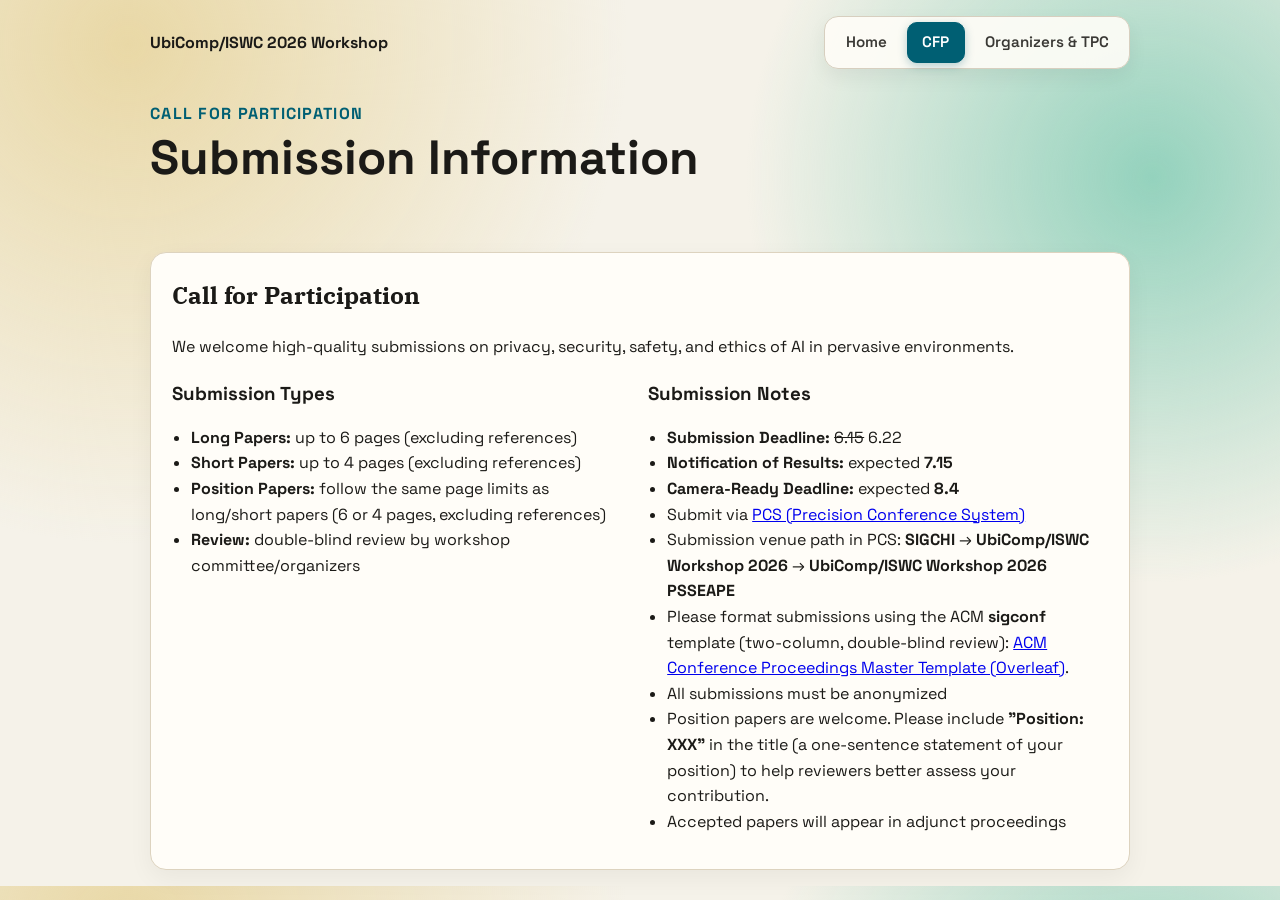
==== cfp.html @ 3f6dd2ef "Add CFP notification (7.15) and camera-ready (8.4) dates. Submission deadline remains 6.22 with stru" ====
<!doctype html>
<html lang="en">
<head>
  <meta charset="UTF-8" />
  <meta name="viewport" content="width=device-width, initial-scale=1.0" />
  <title>Call for Participation | UbiComp/ISWC 2026 Workshop</title>
  <meta name="description" content="Call for Participation for the UbiComp/ISWC 2026 workshop on privacy, security, safety and ethics of AI in pervasive environments." />
  <link rel="preconnect" href="https://fonts.googleapis.com">
  <link rel="preconnect" href="https://fonts.gstatic.com" crossorigin>
  <link href="https://fonts.googleapis.com/css2?family=Space+Grotesk:wght@400;500;700&family=IBM+Plex+Serif:wght@400;600&display=swap" rel="stylesheet">
  <link rel="stylesheet" href="styles.css" />
</head>
<body>
  <header class="hero hero-short">
    <nav class="nav container">
      <div class="brand">UbiComp/ISWC 2026 Workshop</div>
      <div class="menu">
        <a href="index.html" class="menu-link">Home</a>
        <a href="cfp.html" class="menu-link current">CFP</a>
        <a href="committee.html" class="menu-link">Organizers & TPC</a>
      </div>
    </nav>
    <div class="container hero-content">
      <p class="kicker">Call for Participation</p>
      <h1>Submission Information</h1>
    </div>
  </header>

  <main>
    <section class="container card" id="cfp">
      <h2>Call for Participation</h2>
      <p>We welcome high-quality submissions on privacy, security, safety, and ethics of AI in pervasive environments.</p>
      <div class="grid-two">
        <div>
          <h3>Submission Types</h3>
          <ul>
            <li><strong>Long Papers:</strong> up to 6 pages (excluding references)</li>
            <li><strong>Short Papers:</strong> up to 4 pages (excluding references)</li>
            <li><strong>Position Papers:</strong> follow the same page limits as long/short papers (6 or 4 pages, excluding references)</li>
            <li><strong>Review:</strong> double-blind review by workshop committee/organizers</li>
          </ul>
        </div>
        <div>
          <h3>Submission Notes</h3>
          <ul>
            <li><strong>Submission Deadline:</strong> <s>6.15</s> 6.22</li>
            <li><strong>Notification of Results:</strong> expected <strong>7.15</strong></li>
            <li><strong>Camera-Ready Deadline:</strong> expected <strong>8.4</strong></li>
            <li>Submit via <a href="https://new.precisionconference.com/" target="_blank" rel="noopener noreferrer">PCS (Precision Conference System)</a></li>
            <li>Submission venue path in PCS: <strong>SIGCHI</strong> &rarr; <strong>UbiComp/ISWC Workshop 2026</strong> &rarr; <strong>UbiComp/ISWC Workshop 2026 PSSEAPE</strong></li>
            <li>Please format submissions using the ACM <strong>sigconf</strong> template (two-column, double-blind review): <a href="https://www.overleaf.com/latex/templates/acm-conference-proceedings-master-template/pnrfvrrdbfwt" target="_blank" rel="noopener noreferrer">ACM Conference Proceedings Master Template (Overleaf)</a>.</li>
            <li>All submissions must be anonymized</li>
            <li>Position papers are welcome. Please include <strong>"Position: XXX"</strong> in the title (a one-sentence statement of your position) to help reviewers better assess your contribution.</li>
            <li>Accepted papers will appear in adjunct proceedings</li>
          </ul>
        </div>
      </div>
    </section>
  </main>
</body>
</html>
---- styles.css ----
:root {
  --bg: #f5f2e9;
  --ink: #1b1a17;
  --accent: #005f73;
  --accent-2: #ee9b00;
  --card: #fffdf8;
}
* { box-sizing: border-box; }
body {
  margin: 0;
  font-family: "Space Grotesk", sans-serif;
  color: var(--ink);
  background:
    radial-gradient(circle at 10% 5%, #e9d8a6 0%, transparent 35%),
    radial-gradient(circle at 90% 20%, #94d2bd 0%, transparent 30%),
    var(--bg);
  line-height: 1.6;
}
.container { width: min(980px, 92%); margin: 0 auto; }
.hero { padding: 1rem 0 4rem; }
.nav { display: flex; justify-content: space-between; align-items: center; margin-bottom: 2rem; }
.brand { font-weight: 700; }
.menu {
  display: inline-flex;
  gap: 0.3rem;
  flex-wrap: wrap;
  padding: 0.3rem;
  border: 1px solid #d7cfbf;
  border-radius: 14px;
  background: rgba(255, 253, 248, 0.9);
  box-shadow: 0 8px 20px rgba(0, 0, 0, 0.06);
}
.menu-link {
  text-decoration: none;
  color: #3a3935;
  border: 1px solid transparent;
  background: transparent;
  padding: 0.48rem 0.9rem;
  border-radius: 10px;
  font-size: 0.95rem;
  font-weight: 600;
  transition: background-color 140ms ease, color 140ms ease, border-color 140ms ease;
}
.menu-link:hover {
  background: #f1ece1;
  color: var(--ink);
  border-color: #dbd3c3;
}
.menu-link.current {
  background: var(--accent);
  color: #fff;
  border-color: var(--accent);
  box-shadow: 0 3px 10px rgba(0, 95, 115, 0.28);
}
.btn {
  text-decoration: none;
  color: white;
  background: var(--accent);
  padding: 0.6rem 1rem;
  border-radius: 999px;
}
.hero-short { padding-bottom: 2.2rem; }
.hero-content h1 { font-size: clamp(1.8rem, 4vw, 3rem); line-height: 1.15; margin: 0.2rem 0 1rem; }
.kicker { color: var(--accent); text-transform: uppercase; letter-spacing: 0.08em; font-weight: 700; margin: 0; }
.lead { max-width: 70ch; font-size: 1.1rem; }
.pill-row { display: flex; gap: 0.6rem; flex-wrap: wrap; margin-top: 1rem; }
.pill { background: #fff; border: 1px solid #d4cec3; padding: 0.35rem 0.7rem; border-radius: 999px; font-size: 0.9rem; }
.card {
  background: var(--card);
  border: 1px solid #ddd3bf;
  border-radius: 16px;
  padding: 1.2rem 1.3rem;
  margin: 1rem auto;
  box-shadow: 0 8px 24px rgba(0, 0, 0, 0.05);
}
h2 { margin-top: 0.2rem; font-family: "IBM Plex Serif", serif; }
h3 { margin: 0.2rem 0 0.2rem; }
ul { padding-left: 1.2rem; }
.grid-two { display: grid; grid-template-columns: repeat(auto-fit, minmax(260px, 1fr)); gap: 1rem; }
.people-grid {
  display: grid;
  grid-template-columns: repeat(auto-fit, minmax(210px, 1fr));
  gap: 1rem;
}
.people-grid-tpc {
  justify-items: center;
}
.person-card {
  display: flex;
  flex-direction: column;
  align-items: center;
  text-align: center;
  padding: 1rem 0.8rem;
  border: 1px solid #e2d9c8;
  border-radius: 14px;
  background: #fffefb;
}
.avatar {
  width: 112px;
  height: 112px;
  object-fit: cover;
  border-radius: 999px;
  border: 3px solid #ffffff;
  box-shadow: 0 4px 14px rgba(0, 0, 0, 0.13);
  margin-bottom: 0.6rem;
}
.person-card p {
  margin: 0;
  color: #4b4a43;
  font-size: 0.95rem;
}
.note { background: #fff3cd; border-left: 4px solid var(--accent-2); padding: 0.8rem; border-radius: 8px; }
.table-wrap { overflow-x: auto; }
table { width: 100%; border-collapse: collapse; }
th, td { border-bottom: 1px solid #e6e2d8; text-align: left; padding: 0.55rem; }
.footer { padding: 2rem 0 3rem; font-size: 0.9rem; color: #4d4b45; }
@media (max-width: 640px) {
  .nav { flex-direction: column; align-items: flex-start; gap: 0.6rem; }
  .menu { width: 100%; }
  .menu-link { flex: 1 1 auto; text-align: center; }
}
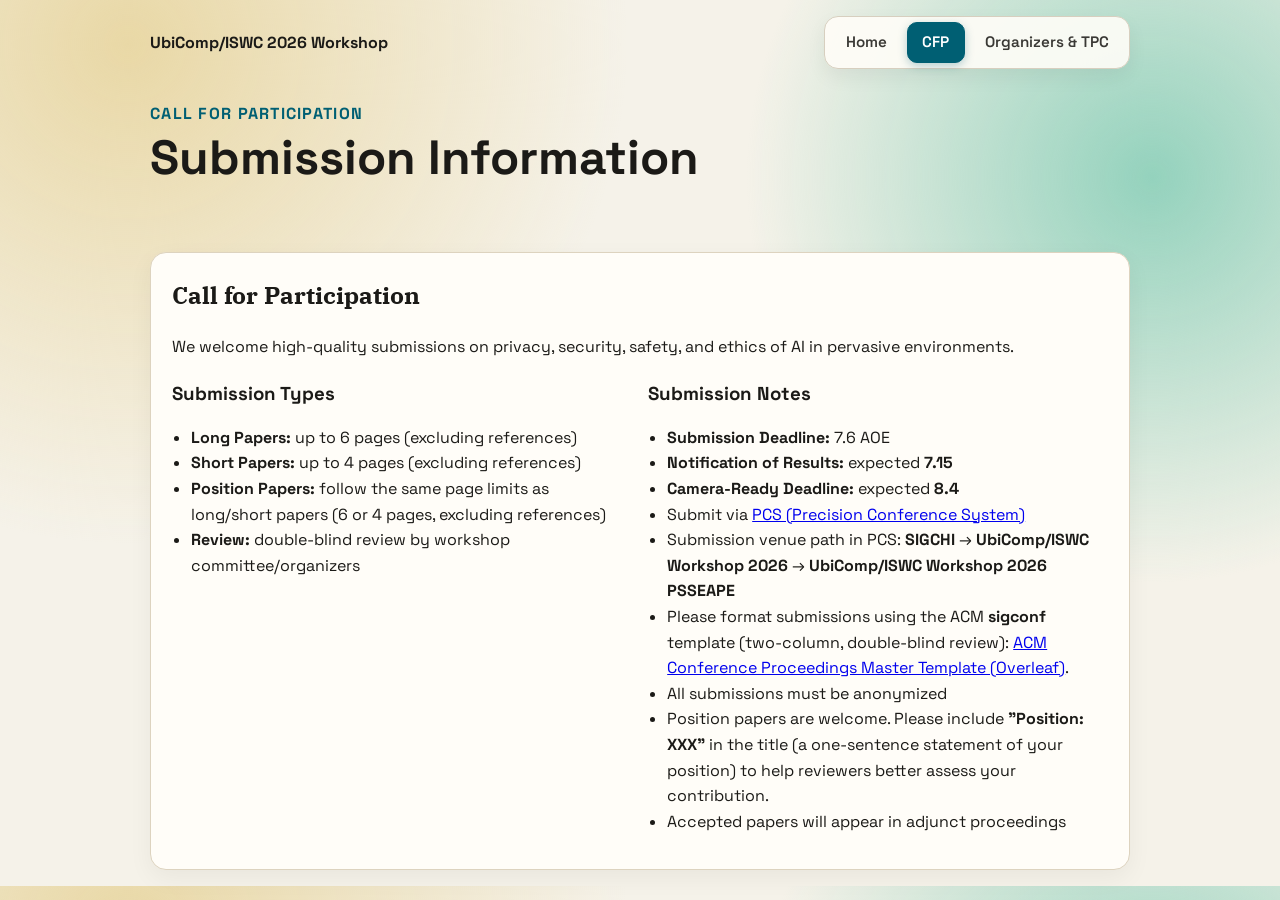
==== commit 407a1cf6: "Update submission deadline to July 6 AOE" ====
--- a/cfp.html
+++ b/cfp.html
@@ -43,7 +43,7 @@
         <div>
           <h3>Submission Notes</h3>
           <ul>
-            <li><strong>Submission Deadline:</strong> <s>6.15</s> 6.22</li>
+            <li><strong>Submission Deadline:</strong> 7.6 AOE</li>
             <li><strong>Notification of Results:</strong> expected <strong>7.15</strong></li>
             <li><strong>Camera-Ready Deadline:</strong> expected <strong>8.4</strong></li>
             <li>Submit via <a href="https://new.precisionconference.com/" target="_blank" rel="noopener noreferrer">PCS (Precision Conference System)</a></li>
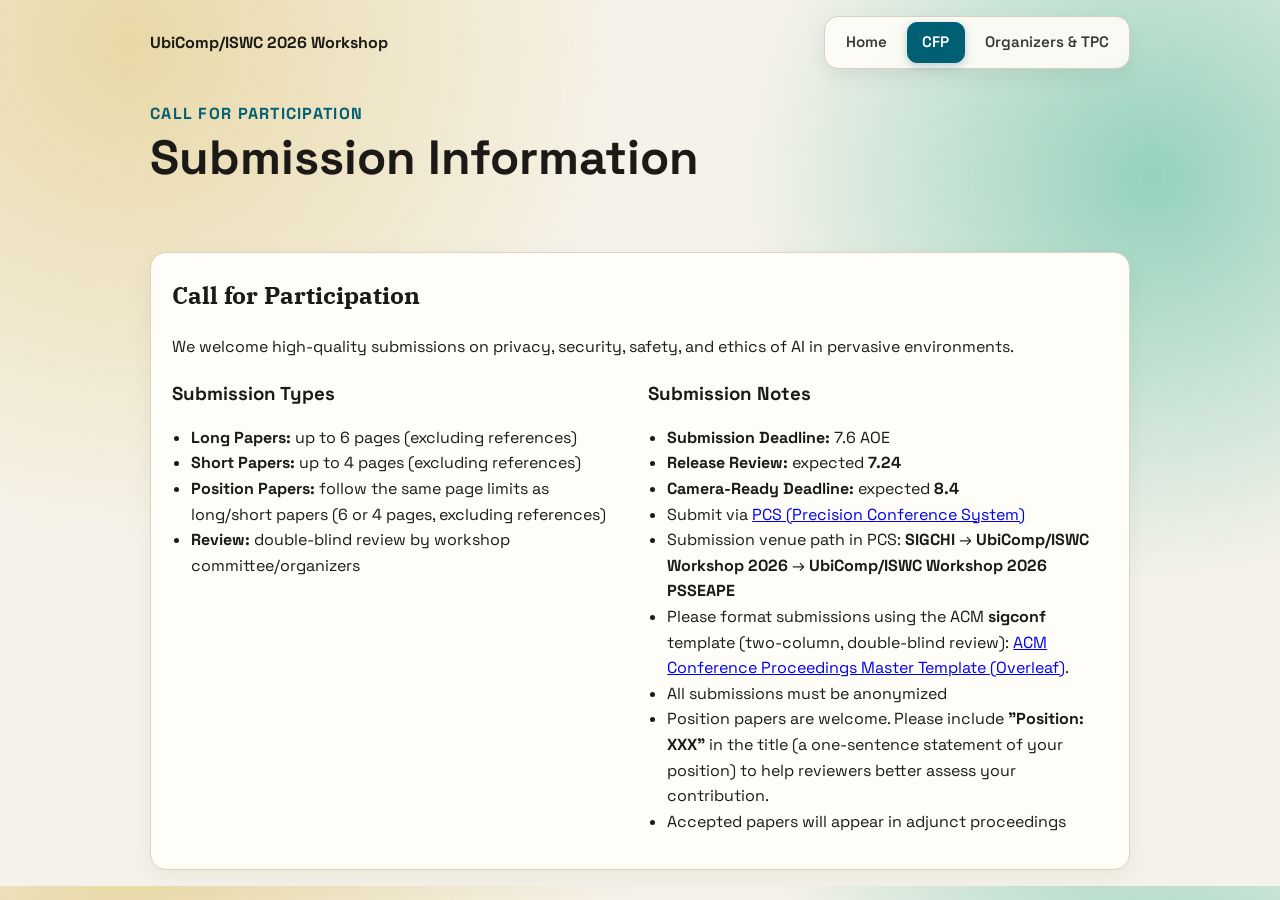
==== commit 1e577fa7: "Update notification date" ====
--- a/cfp.html
+++ b/cfp.html
@@ -44,7 +44,7 @@
           <h3>Submission Notes</h3>
           <ul>
             <li><strong>Submission Deadline:</strong> 7.6 AOE</li>
-            <li><strong>Notification of Results:</strong> expected <strong>7.15</strong></li>
+            <li><strong>Release Review:</strong> expected <strong>7.24</strong></li>
             <li><strong>Camera-Ready Deadline:</strong> expected <strong>8.4</strong></li>
             <li>Submit via <a href="https://new.precisionconference.com/" target="_blank" rel="noopener noreferrer">PCS (Precision Conference System)</a></li>
             <li>Submission venue path in PCS: <strong>SIGCHI</strong> &rarr; <strong>UbiComp/ISWC Workshop 2026</strong> &rarr; <strong>UbiComp/ISWC Workshop 2026 PSSEAPE</strong></li>
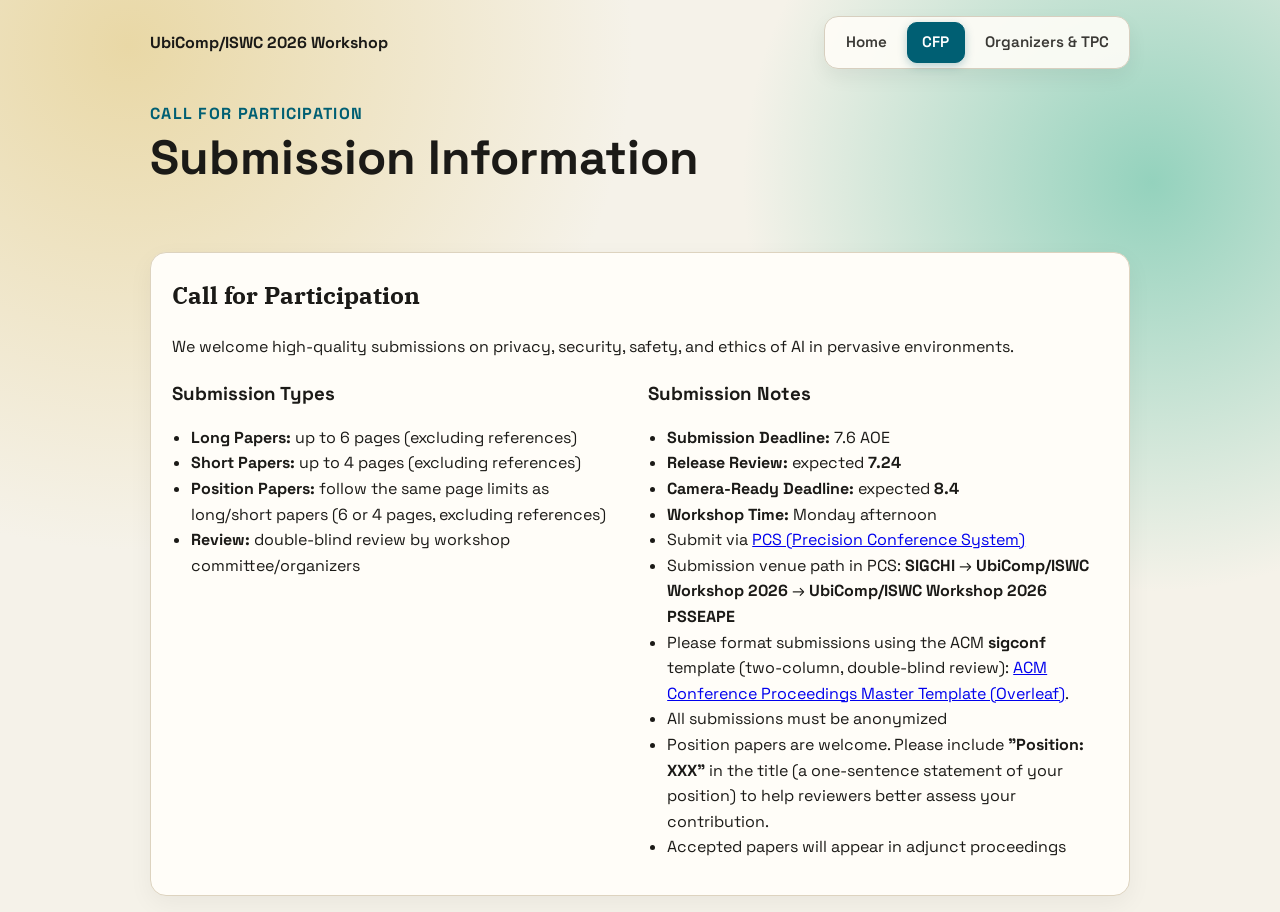
==== commit 68aef1a8: "Clarify workshop timing" ====
--- a/cfp.html
+++ b/cfp.html
@@ -46,6 +46,7 @@
             <li><strong>Submission Deadline:</strong> 7.6 AOE</li>
             <li><strong>Release Review:</strong> expected <strong>7.24</strong></li>
             <li><strong>Camera-Ready Deadline:</strong> expected <strong>8.4</strong></li>
+            <li><strong>Workshop Time:</strong> Monday afternoon</li>
             <li>Submit via <a href="https://new.precisionconference.com/" target="_blank" rel="noopener noreferrer">PCS (Precision Conference System)</a></li>
             <li>Submission venue path in PCS: <strong>SIGCHI</strong> &rarr; <strong>UbiComp/ISWC Workshop 2026</strong> &rarr; <strong>UbiComp/ISWC Workshop 2026 PSSEAPE</strong></li>
             <li>Please format submissions using the ACM <strong>sigconf</strong> template (two-column, double-blind review): <a href="https://www.overleaf.com/latex/templates/acm-conference-proceedings-master-template/pnrfvrrdbfwt" target="_blank" rel="noopener noreferrer">ACM Conference Proceedings Master Template (Overleaf)</a>.</li>
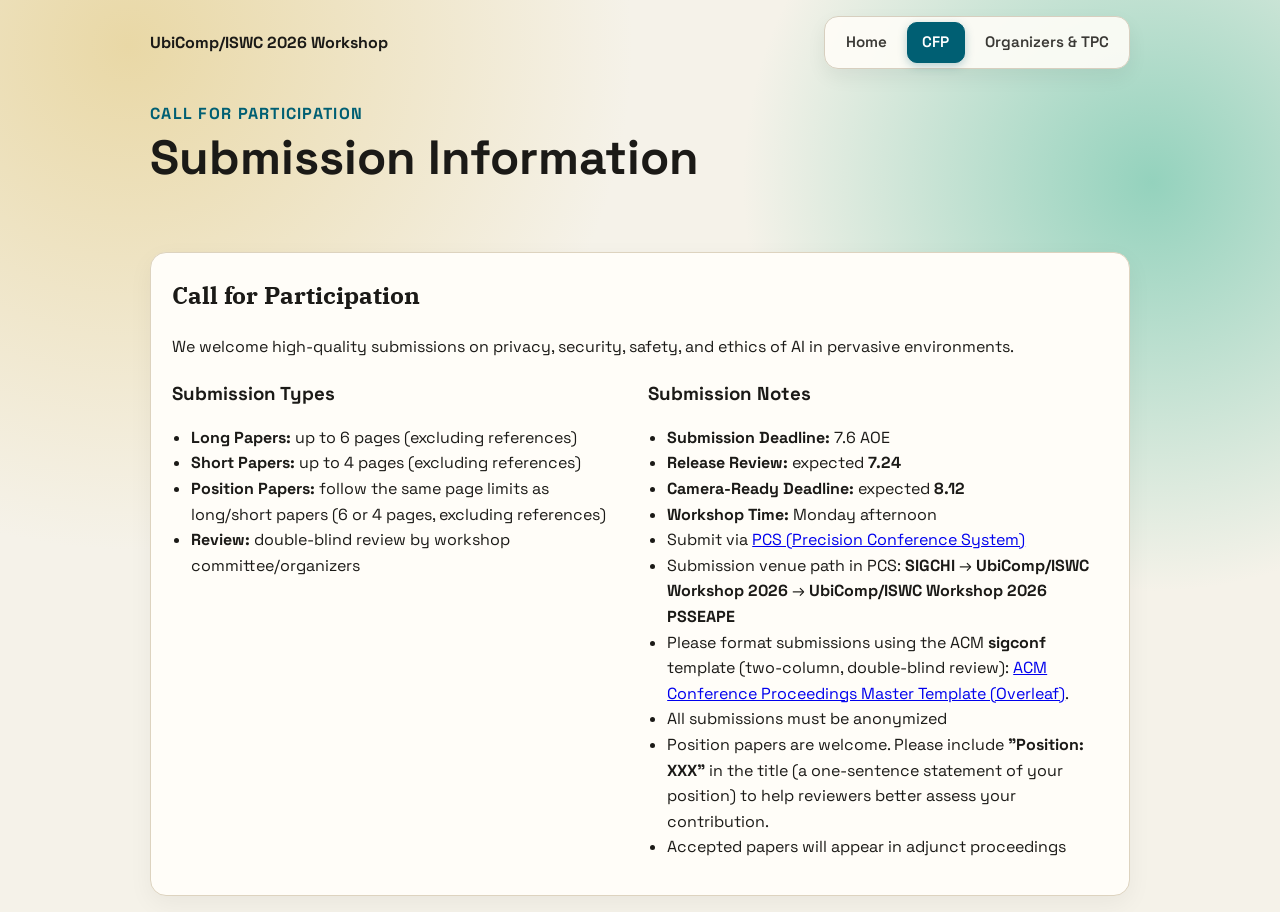
==== commit b5ab84c8: "Update camera-ready deadline" ====
--- a/cfp.html
+++ b/cfp.html
@@ -45,7 +45,7 @@
           <ul>
             <li><strong>Submission Deadline:</strong> 7.6 AOE</li>
             <li><strong>Release Review:</strong> expected <strong>7.24</strong></li>
-            <li><strong>Camera-Ready Deadline:</strong> expected <strong>8.4</strong></li>
+            <li><strong>Camera-Ready Deadline:</strong> expected <strong>8.12</strong></li>
             <li><strong>Workshop Time:</strong> Monday afternoon</li>
             <li>Submit via <a href="https://new.precisionconference.com/" target="_blank" rel="noopener noreferrer">PCS (Precision Conference System)</a></li>
             <li>Submission venue path in PCS: <strong>SIGCHI</strong> &rarr; <strong>UbiComp/ISWC Workshop 2026</strong> &rarr; <strong>UbiComp/ISWC Workshop 2026 PSSEAPE</strong></li>
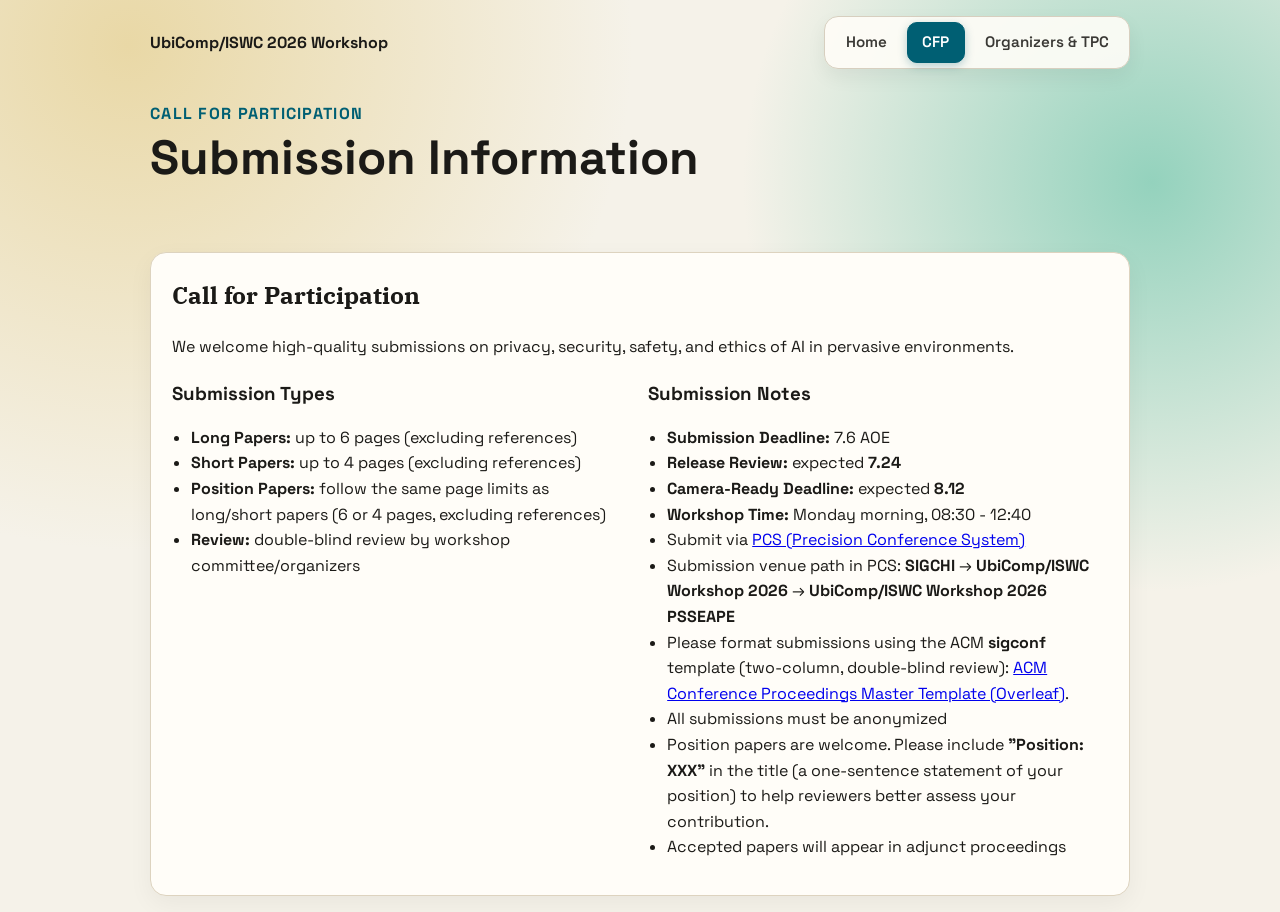
==== commit d90e7dc7: "Add workshop programme schedule" ====
--- a/cfp.html
+++ b/cfp.html
@@ -46,7 +46,7 @@
             <li><strong>Submission Deadline:</strong> 7.6 AOE</li>
             <li><strong>Release Review:</strong> expected <strong>7.24</strong></li>
             <li><strong>Camera-Ready Deadline:</strong> expected <strong>8.12</strong></li>
-            <li><strong>Workshop Time:</strong> Monday afternoon</li>
+            <li><strong>Workshop Time:</strong> Monday morning, 08:30 - 12:40</li>
             <li>Submit via <a href="https://new.precisionconference.com/" target="_blank" rel="noopener noreferrer">PCS (Precision Conference System)</a></li>
             <li>Submission venue path in PCS: <strong>SIGCHI</strong> &rarr; <strong>UbiComp/ISWC Workshop 2026</strong> &rarr; <strong>UbiComp/ISWC Workshop 2026 PSSEAPE</strong></li>
             <li>Please format submissions using the ACM <strong>sigconf</strong> template (two-column, double-blind review): <a href="https://www.overleaf.com/latex/templates/acm-conference-proceedings-master-template/pnrfvrrdbfwt" target="_blank" rel="noopener noreferrer">ACM Conference Proceedings Master Template (Overleaf)</a>.</li>
--- a/styles.css
+++ b/styles.css
@@ -73,6 +73,79 @@
   margin: 1rem auto;
   box-shadow: 0 8px 24px rgba(0, 0, 0, 0.05);
 }
+.schedule-section {
+  margin: 1.8rem auto;
+  padding: 1.5rem 1.6rem 1.7rem;
+  background: rgba(255, 253, 248, 0.78);
+  border: 1px solid #ddd3bf;
+  border-radius: 16px;
+  box-shadow: 0 8px 24px rgba(0, 0, 0, 0.05);
+}
+.schedule-heading {
+  display: flex;
+  justify-content: space-between;
+  align-items: end;
+  gap: 1rem;
+  margin-bottom: 1.3rem;
+}
+.schedule-heading h2 { margin: 0.15rem 0 0; }
+.schedule-meta {
+  margin: 0 0 0.25rem;
+  color: var(--accent);
+  font-weight: 700;
+  font-size: 0.95rem;
+  letter-spacing: 0.04em;
+}
+.schedule-list { position: relative; }
+.schedule-list::before {
+  content: "";
+  position: absolute;
+  top: 0.9rem;
+  bottom: 0.9rem;
+  left: 7.78rem;
+  width: 2px;
+  background: #d9d2c3;
+}
+.schedule-item {
+  display: grid;
+  grid-template-columns: 7.4rem 1.7rem 1fr;
+  align-items: center;
+  min-height: 4.4rem;
+  position: relative;
+}
+.schedule-item time {
+  color: #4a4841;
+  font-variant-numeric: tabular-nums;
+  font-size: 0.92rem;
+  font-weight: 700;
+  white-space: nowrap;
+}
+.schedule-item time span { color: #aaa397; padding: 0 0.1rem; }
+.schedule-marker {
+  width: 0.78rem;
+  height: 0.78rem;
+  border-radius: 50%;
+  border: 3px solid var(--card);
+  box-shadow: 0 0 0 2px var(--accent);
+  background: var(--accent);
+  z-index: 1;
+}
+.schedule-copy {
+  margin: 0.35rem 0;
+  padding: 0.72rem 0.9rem;
+  border-left: 3px solid var(--accent);
+  background: rgba(255, 255, 255, 0.62);
+}
+.schedule-copy h3 { margin: 0; font-size: 1rem; }
+.schedule-copy p { margin: 0.1rem 0 0; color: #666159; font-size: 0.88rem; }
+.schedule-item.social .schedule-copy, .schedule-item.break .schedule-copy { border-left-color: var(--accent-2); }
+.schedule-item.social .schedule-marker, .schedule-item.break .schedule-marker { box-shadow: 0 0 0 2px var(--accent-2); background: var(--accent-2); }
+.schedule-item.papers .schedule-copy { border-left-color: #bb3e03; }
+.schedule-item.papers .schedule-marker { box-shadow: 0 0 0 2px #bb3e03; background: #bb3e03; }
+.schedule-item.panel .schedule-copy { border-left-color: #6a4c93; }
+.schedule-item.panel .schedule-marker { box-shadow: 0 0 0 2px #6a4c93; background: #6a4c93; }
+.schedule-item.closing .schedule-copy { border-left-color: #386641; }
+.schedule-item.closing .schedule-marker { box-shadow: 0 0 0 2px #386641; background: #386641; }
 h2 { margin-top: 0.2rem; font-family: "IBM Plex Serif", serif; }
 h3 { margin: 0.2rem 0 0.2rem; }
 ul { padding-left: 1.2rem; }
@@ -116,6 +189,17 @@
 .footer { padding: 2rem 0 3rem; font-size: 0.9rem; color: #4d4b45; }
 @media (max-width: 640px) {
   .nav { flex-direction: column; align-items: flex-start; gap: 0.6rem; }
-  .menu { width: 100%; }
-  .menu-link { flex: 1 1 auto; text-align: center; }
-}
+  .menu { display: grid; grid-template-columns: repeat(2, minmax(0, 1fr)); width: 100%; }
+  .menu-link { min-width: 0; text-align: center; overflow-wrap: anywhere; }
+  .hero-content h1 { overflow-wrap: anywhere; }
+  .schedule-section { padding: 1.25rem 1rem 1.4rem; }
+  .schedule-heading { align-items: flex-start; flex-direction: column; gap: 0.2rem; }
+  .schedule-meta { margin-bottom: 0.5rem; }
+  .schedule-list::before { left: 5.58rem; }
+  .schedule-item { grid-template-columns: 5.2rem 1.5rem 1fr; min-height: 4.8rem; }
+  .schedule-item time { font-size: 0.78rem; white-space: normal; line-height: 1.35; }
+  .schedule-item time span { display: block; height: 0; overflow: hidden; }
+  .schedule-copy { padding: 0.65rem 0.7rem; }
+  .schedule-copy h3 { font-size: 0.95rem; }
+  .schedule-copy p { font-size: 0.8rem; }
+}
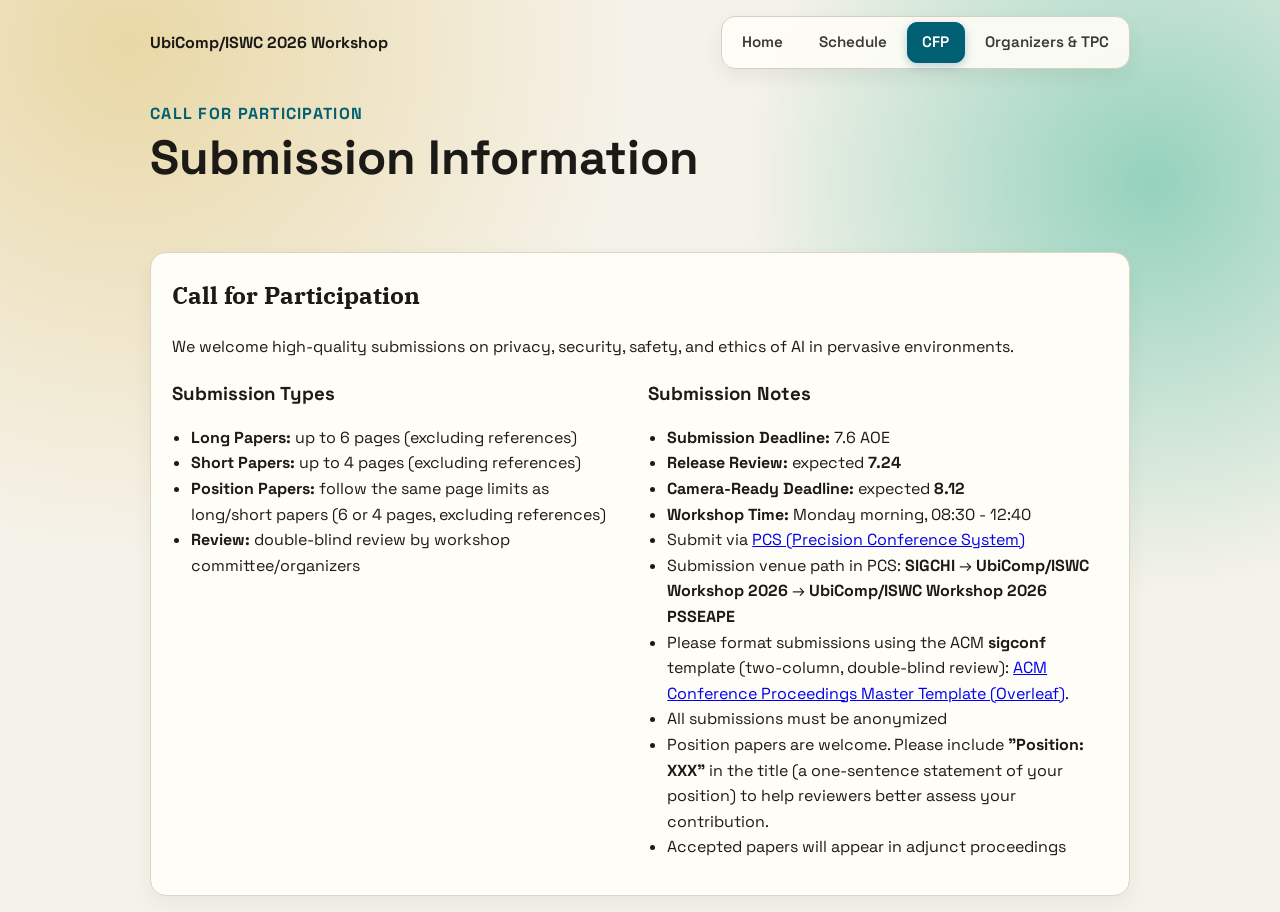
==== commit 2322a59c: "Make schedule a standalone navigation page" ====
--- a/cfp.html
+++ b/cfp.html
@@ -16,6 +16,7 @@
       <div class="brand">UbiComp/ISWC 2026 Workshop</div>
       <div class="menu">
         <a href="index.html" class="menu-link">Home</a>
+        <a href="schedule.html" class="menu-link">Schedule</a>
         <a href="cfp.html" class="menu-link current">CFP</a>
         <a href="committee.html" class="menu-link">Organizers & TPC</a>
       </div>
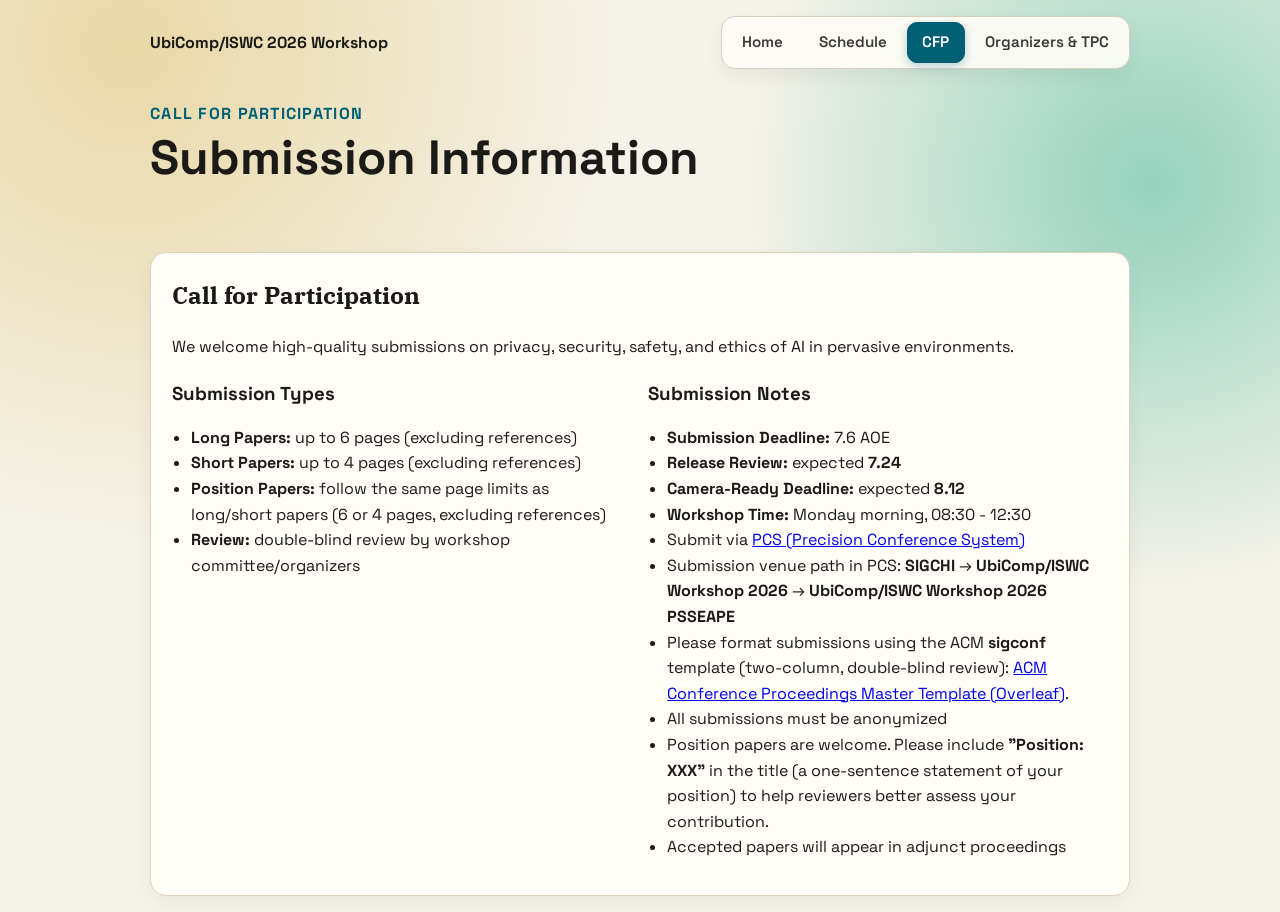
==== commit b33690f9: "Update workshop schedule and paper authors" ====
--- a/cfp.html
+++ b/cfp.html
@@ -47,7 +47,7 @@
             <li><strong>Submission Deadline:</strong> 7.6 AOE</li>
             <li><strong>Release Review:</strong> expected <strong>7.24</strong></li>
             <li><strong>Camera-Ready Deadline:</strong> expected <strong>8.12</strong></li>
-            <li><strong>Workshop Time:</strong> Monday morning, 08:30 - 12:40</li>
+            <li><strong>Workshop Time:</strong> Monday morning, 08:30 - 12:30</li>
             <li>Submit via <a href="https://new.precisionconference.com/" target="_blank" rel="noopener noreferrer">PCS (Precision Conference System)</a></li>
             <li>Submission venue path in PCS: <strong>SIGCHI</strong> &rarr; <strong>UbiComp/ISWC Workshop 2026</strong> &rarr; <strong>UbiComp/ISWC Workshop 2026 PSSEAPE</strong></li>
             <li>Please format submissions using the ACM <strong>sigconf</strong> template (two-column, double-blind review): <a href="https://www.overleaf.com/latex/templates/acm-conference-proceedings-master-template/pnrfvrrdbfwt" target="_blank" rel="noopener noreferrer">ACM Conference Proceedings Master Template (Overleaf)</a>.</li>
--- a/styles.css
+++ b/styles.css
@@ -113,14 +113,14 @@
   min-height: 4.4rem;
   position: relative;
 }
-.schedule-item time {
+.schedule-item > time {
   color: #4a4841;
   font-variant-numeric: tabular-nums;
   font-size: 0.92rem;
   font-weight: 700;
   white-space: nowrap;
 }
-.schedule-item time span { color: #aaa397; padding: 0 0.1rem; }
+.schedule-item > time span { color: #aaa397; padding: 0 0.1rem; }
 .schedule-marker {
   width: 0.78rem;
   height: 0.78rem;
@@ -142,6 +142,41 @@
 .schedule-item.social .schedule-marker, .schedule-item.break .schedule-marker { box-shadow: 0 0 0 2px var(--accent-2); background: var(--accent-2); }
 .schedule-item.papers .schedule-copy { border-left-color: #bb3e03; }
 .schedule-item.papers .schedule-marker { box-shadow: 0 0 0 2px #bb3e03; background: #bb3e03; }
+.schedule-item.papers { align-items: start; padding: 0.35rem 0; }
+.schedule-item.papers > time, .schedule-item.papers > .schedule-marker { margin-top: 0.75rem; }
+.schedule-copy .session-note { margin-top: 0.3rem; color: #7a3420; font-size: 0.78rem; font-weight: 600; }
+.paper-programme {
+  list-style: none;
+  padding: 0;
+  margin: 0.75rem 0 0;
+  border-top: 1px solid #eadfd3;
+}
+.paper-programme li {
+  display: grid;
+  grid-template-columns: 6.6rem 1fr;
+  gap: 0.85rem;
+  padding: 0.72rem 0;
+  border-bottom: 1px solid #eadfd3;
+}
+.paper-programme li:last-child { border-bottom: 0; }
+.paper-programme time {
+  color: #7a3420;
+  font-size: 0.78rem;
+  font-weight: 700;
+  font-variant-numeric: tabular-nums;
+  white-space: nowrap;
+}
+.paper-programme strong { display: block; font-size: 0.88rem; line-height: 1.4; }
+.paper-label {
+  display: block;
+  margin-bottom: 0.2rem;
+  color: #a33b15;
+  font-size: 0.72rem;
+  font-weight: 700;
+  text-transform: uppercase;
+  letter-spacing: 0.04em;
+}
+.paper-author { display: block; margin-top: 0.25rem; color: #69635b; font-size: 0.78rem; }
 .schedule-item.panel .schedule-copy { border-left-color: #6a4c93; }
 .schedule-item.panel .schedule-marker { box-shadow: 0 0 0 2px #6a4c93; background: #6a4c93; }
 .schedule-item.closing .schedule-copy { border-left-color: #386641; }
@@ -197,9 +232,12 @@
   .schedule-meta { margin-bottom: 0.5rem; }
   .schedule-list::before { left: 5.58rem; }
   .schedule-item { grid-template-columns: 5.2rem 1.5rem 1fr; min-height: 4.8rem; }
-  .schedule-item time { font-size: 0.78rem; white-space: normal; line-height: 1.35; }
-  .schedule-item time span { display: block; height: 0; overflow: hidden; }
+  .schedule-item > time { font-size: 0.78rem; white-space: normal; line-height: 1.35; }
+  .schedule-item > time span { display: block; height: 0; overflow: hidden; }
   .schedule-copy { padding: 0.65rem 0.7rem; }
   .schedule-copy h3 { font-size: 0.95rem; }
   .schedule-copy p { font-size: 0.8rem; }
-}
+  .paper-programme li { grid-template-columns: 1fr; gap: 0.2rem; }
+  .paper-programme time { white-space: nowrap; }
+  .paper-programme strong { font-size: 0.82rem; }
+}
